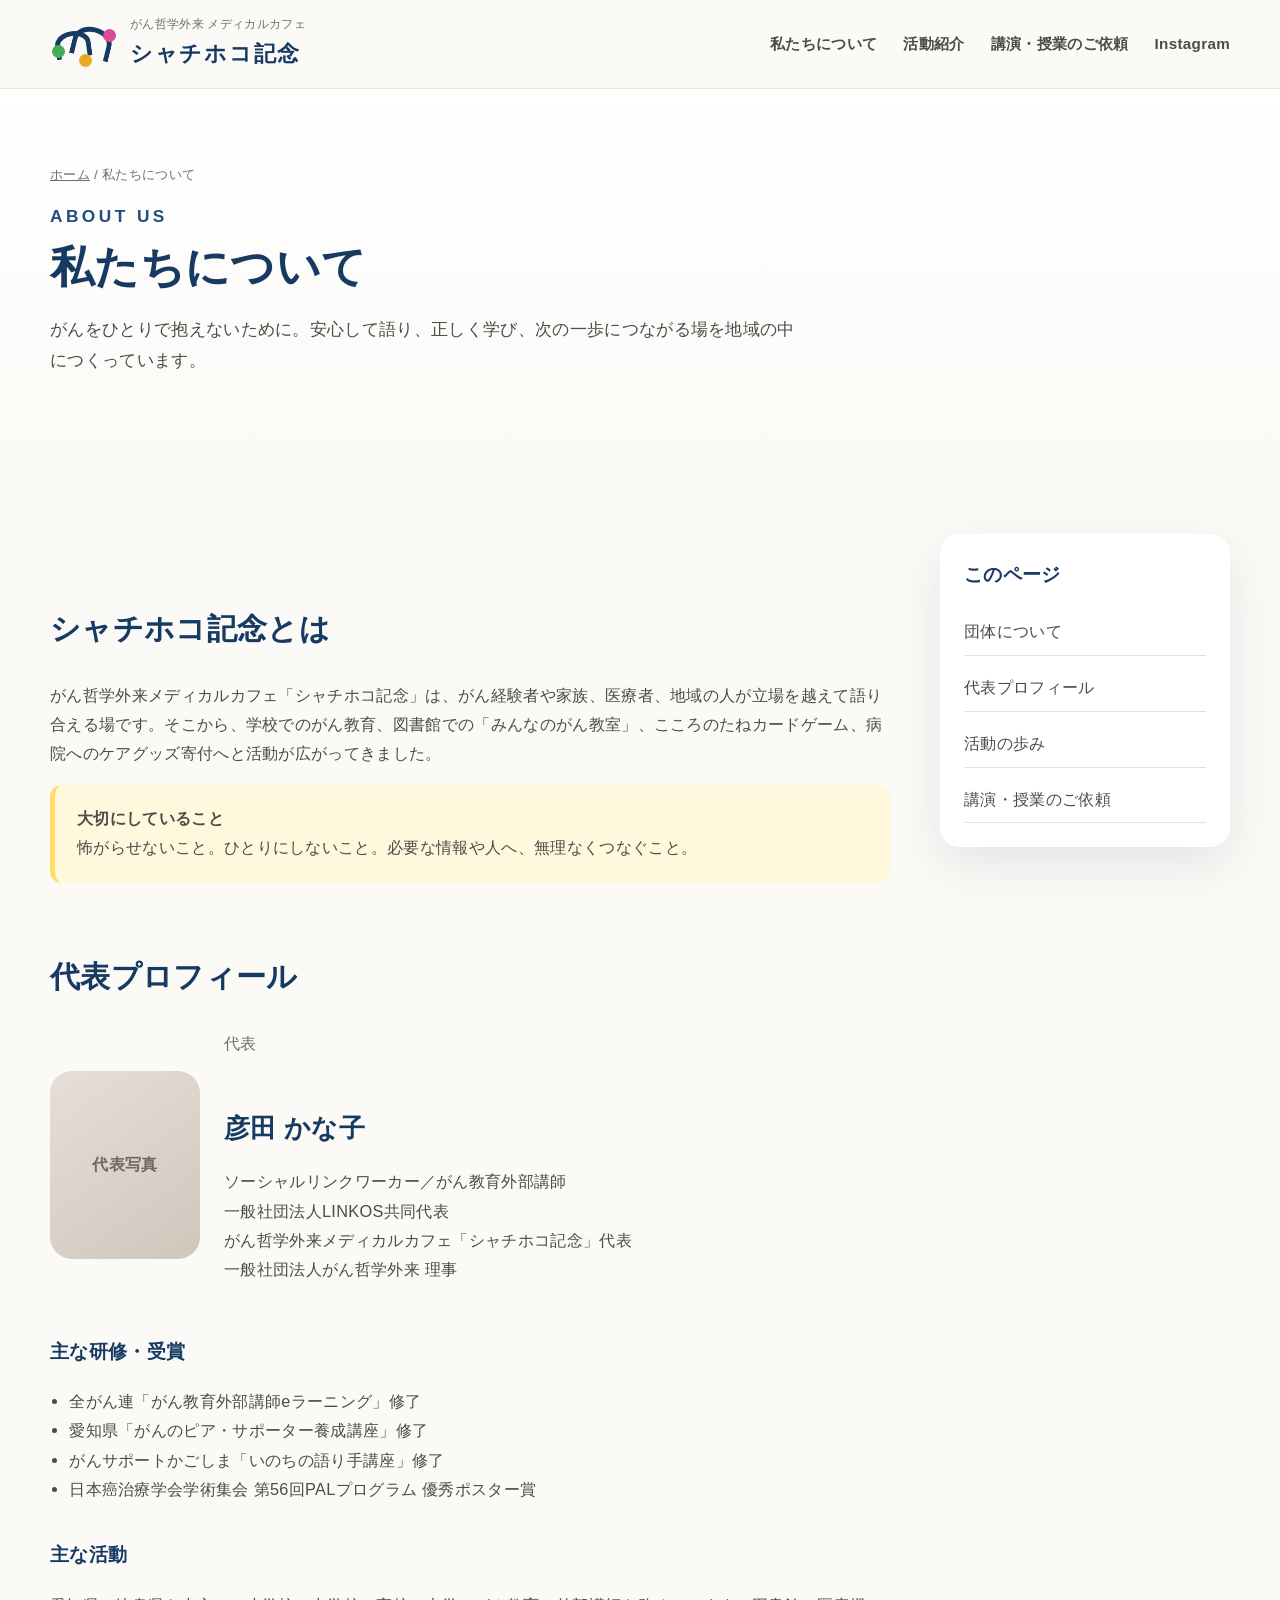
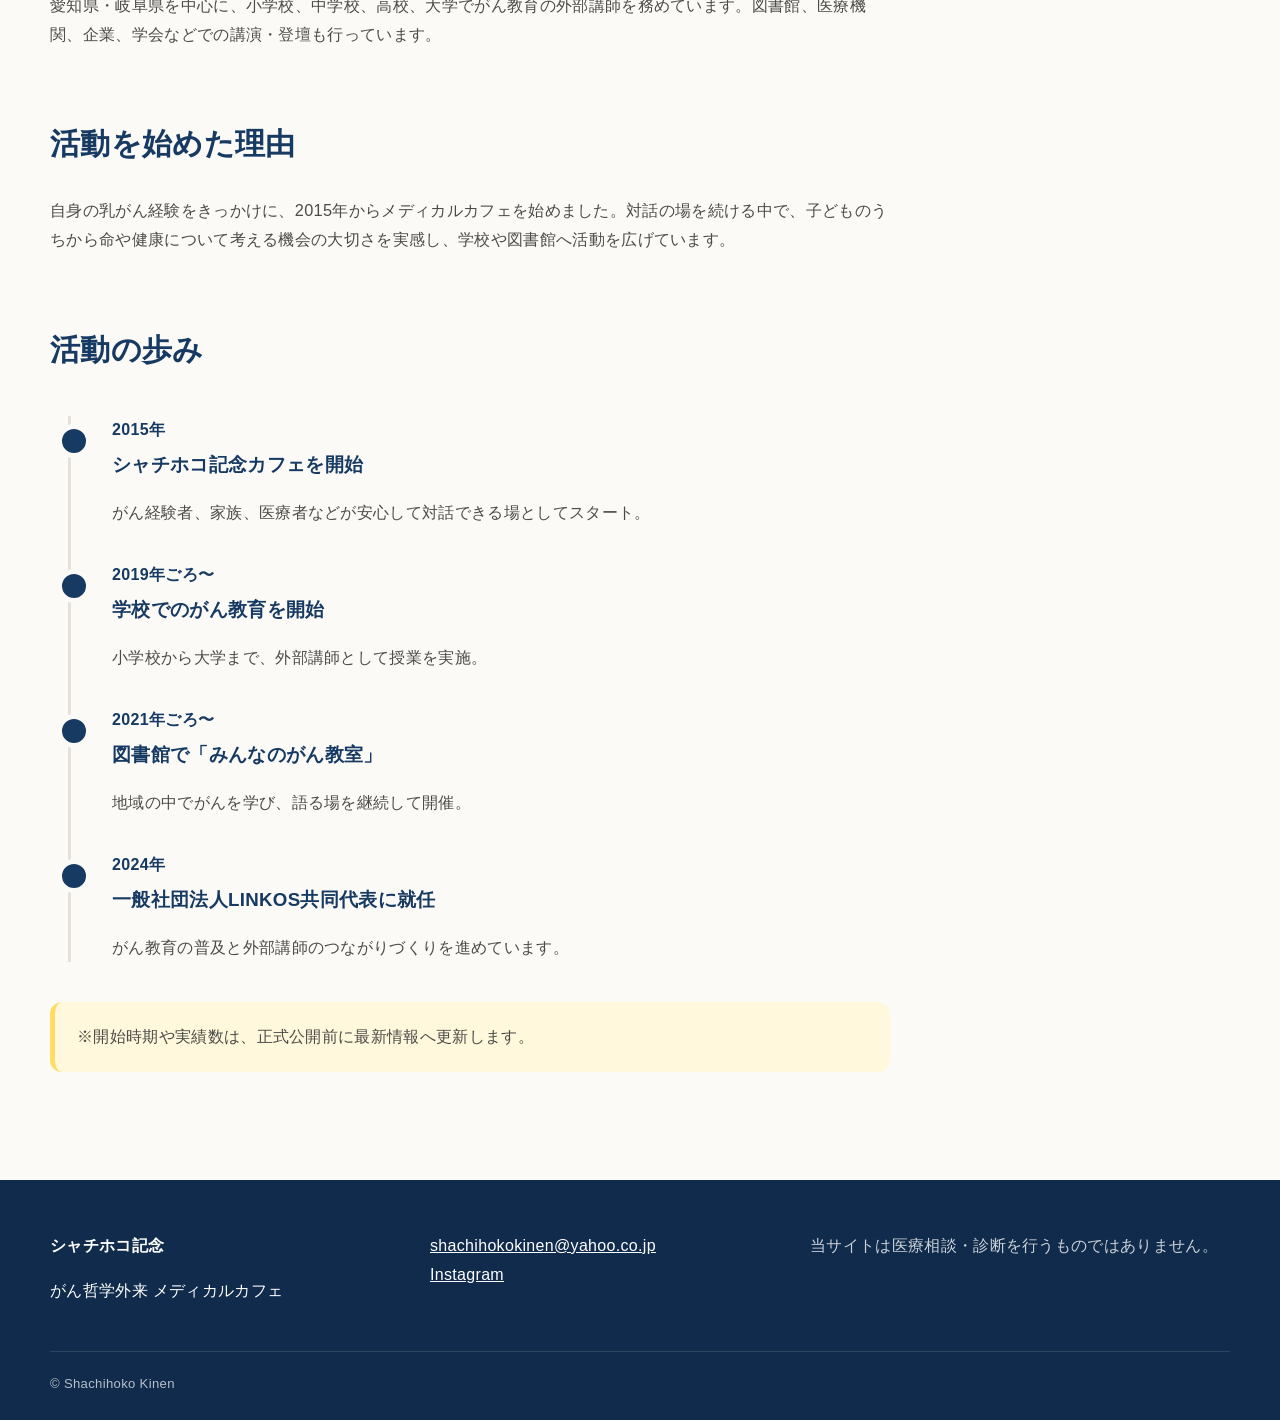
==== about.html @ 1b98cdad "Add about and history page" ====
<!doctype html><html lang="ja"><head><meta charset="utf-8"><meta name="viewport" content="width=device-width,initial-scale=1"><meta name="description" content="シャチホコ記念の理念、代表者、活動の歩みをご紹介します。"><title>私たちについて｜シャチホコ記念</title><link rel="stylesheet" href="styles.css"></head><body><a class="skip-link" href="#main">本文へ移動</a><header class="site-header"><div class="container header-inner"><a class="brand" href="index.html"><span class="brand-mark" aria-hidden="true"><i></i><i></i><i></i></span><span><small>がん哲学外来 メディカルカフェ</small><strong>シャチホコ記念</strong></span></a><button class="nav-toggle" aria-expanded="false" aria-controls="global-nav">メニュー</button><nav id="global-nav" class="global-nav"><a href="about.html">私たちについて</a><a href="activities.html">活動紹介</a><a href="request.html">講演・授業のご依頼</a><a href="https://www.instagram.com/hikoda_kanako/" target="_blank" rel="noopener noreferrer">Instagram</a></nav></div></header><main id="main"><section class="page-hero"><div class="container"><div class="breadcrumbs"><a href="index.html">ホーム</a> / 私たちについて</div><p class="eyebrow">ABOUT US</p><h1>私たちについて</h1><p>がんをひとりで抱えないために。安心して語り、正しく学び、次の一歩につながる場を地域の中につくっています。</p></div></section><section class="section"><div class="container page-grid"><article class="prose"><h2>シャチホコ記念とは</h2><p>がん哲学外来メディカルカフェ「シャチホコ記念」は、がん経験者や家族、医療者、地域の人が立場を越えて語り合える場です。そこから、学校でのがん教育、図書館での「みんなのがん教室」、こころのたねカードゲーム、病院へのケアグッズ寄付へと活動が広がってきました。</p><div class="notice"><strong>大切にしていること</strong><br>怖がらせないこと。ひとりにしないこと。必要な情報や人へ、無理なくつなぐこと。</div><h2>代表プロフィール</h2><div class="profile-mini"><div class="photo-placeholder">代表写真</div><div><p class="role">代表</p><h3>彦田 かな子</h3><p>ソーシャルリンクワーカー／がん教育外部講師<br>一般社団法人LINKOS共同代表<br>がん哲学外来メディカルカフェ「シャチホコ記念」代表<br>一般社団法人がん哲学外来 理事</p></div></div><h3>主な研修・受賞</h3><ul><li>全がん連「がん教育外部講師eラーニング」修了</li><li>愛知県「がんのピア・サポーター養成講座」修了</li><li>がんサポートかごしま「いのちの語り手講座」修了</li><li>日本癌治療学会学術集会 第56回PALプログラム 優秀ポスター賞</li></ul><h3>主な活動</h3><p>愛知県・岐阜県を中心に、小学校、中学校、高校、大学でがん教育の外部講師を務めています。図書館、医療機関、企業、学会などでの講演・登壇も行っています。</p><h2>活動を始めた理由</h2><p>自身の乳がん経験をきっかけに、2015年からメディカルカフェを始めました。対話の場を続ける中で、子どものうちから命や健康について考える機会の大切さを実感し、学校や図書館へ活動を広げています。</p><h2>活動の歩み</h2><div class="timeline"><div class="timeline-item"><time>2015年</time><h3>シャチホコ記念カフェを開始</h3><p>がん経験者、家族、医療者などが安心して対話できる場としてスタート。</p></div><div class="timeline-item"><time>2019年ごろ〜</time><h3>学校でのがん教育を開始</h3><p>小学校から大学まで、外部講師として授業を実施。</p></div><div class="timeline-item"><time>2021年ごろ〜</time><h3>図書館で「みんなのがん教室」</h3><p>地域の中でがんを学び、語る場を継続して開催。</p></div><div class="timeline-item"><time>2024年</time><h3>一般社団法人LINKOS共同代表に就任</h3><p>がん教育の普及と外部講師のつながりづくりを進めています。</p></div></div><p class="notice">※開始時期や実績数は、正式公開前に最新情報へ更新します。</p></article><aside><div class="sidebar-card"><h3>このページ</h3><nav><a href="#">団体について</a><a href="#">代表プロフィール</a><a href="#">活動の歩み</a><a href="request.html">講演・授業のご依頼</a></nav></div></aside></div></section></main><footer class="site-footer"><div class="container footer-grid"><div><strong>シャチホコ記念</strong><p>がん哲学外来 メディカルカフェ</p></div><div><a href="mailto:shachihokokinen@yahoo.co.jp">shachihokokinen@yahoo.co.jp</a><br><a href="https://www.instagram.com/hikoda_kanako/" target="_blank" rel="noopener noreferrer">Instagram</a></div><p class="footer-note">当サイトは医療相談・診断を行うものではありません。</p></div><div class="container copyright">© Shachihoko Kinen</div></footer><script src="script.js"></script></body></html>
---- styles.css ----
:root {
  --navy:#173a63;
  --navy-2:#214d7f;
  --ink:#4d4b47;
  --muted:#726f69;
  --paper:#fbfaf7;
  --white:#fff;
  --line:#e6e0d8;
  --coral:#ffaaa0;
  --lime:#dce51a;
  --sky:#cfeeff;
  --yellow:#ffdc64;
  --gray:#d8d8d8;
  --beige:#ead9cb;
  --radius:28px;
  --shadow:0 18px 50px rgba(33,52,73,.10);
  --container:min(1180px, calc(100% - 40px));
}
*{box-sizing:border-box}
html{scroll-behavior:smooth}
body{margin:0;background:var(--paper);color:var(--ink);font-family:"Hiragino Sans","Yu Gothic",Meiryo,sans-serif;line-height:1.8;letter-spacing:.02em}
a{color:inherit;text-decoration:none}
img{max-width:100%;height:auto}
button,input,textarea,select{font:inherit}
.container{width:var(--container);margin-inline:auto}
.skip-link{position:absolute;left:-9999px;top:auto}.skip-link:focus{left:16px;top:16px;z-index:999;background:#fff;padding:10px 14px;border-radius:8px}
.site-header{position:sticky;top:0;z-index:30;background:rgba(251,250,247,.94);backdrop-filter:blur(12px);border-bottom:1px solid rgba(230,224,216,.8)}
.header-inner{min-height:88px;display:flex;align-items:center;justify-content:space-between;gap:24px}
.brand{display:flex;align-items:center;gap:14px}.brand small{display:block;font-size:.72rem;color:var(--muted)}.brand strong{display:block;color:var(--navy);font-size:1.35rem;letter-spacing:.08em}
.brand-mark{position:relative;width:66px;height:46px;display:inline-block}.brand-mark:before,.brand-mark:after{content:"";position:absolute;border:5px solid var(--navy);border-bottom:0;border-radius:50% 50% 0 0}.brand-mark:before{width:26px;height:22px;left:5px;top:10px;transform:rotate(-8deg)}.brand-mark:after{width:30px;height:26px;right:4px;top:6px;transform:rotate(14deg)}.brand-mark i{position:absolute;width:13px;height:13px;border-radius:50%;z-index:2}.brand-mark i:nth-child(1){background:#45ad56;left:2px;top:24px}.brand-mark i:nth-child(2){background:#e7a928;left:29px;bottom:0}.brand-mark i:nth-child(3){background:#da4a98;right:0;top:8px}
.global-nav{display:flex;align-items:center;gap:26px;font-size:.95rem;font-weight:700}.global-nav a{position:relative}.global-nav a:after{content:"";position:absolute;left:0;right:100%;bottom:-7px;height:2px;background:var(--navy);transition:.25s}.global-nav a:hover:after,.global-nav a:focus-visible:after{right:0}
.nav-toggle{display:none;border:1px solid var(--line);background:#fff;border-radius:999px;padding:8px 14px;color:var(--navy);font-weight:700}
.hero{padding:82px 0 72px;overflow:hidden}.hero-grid{display:grid;grid-template-columns:1.25fr .75fr;align-items:center;gap:50px}.hero-copy h1{margin:.25em 0;font-size:clamp(2rem,4.1vw,4.2rem);line-height:1.35;color:var(--navy);letter-spacing:.04em}.hero-lead{font-size:clamp(1.05rem,1.4vw,1.28rem);max-width:760px}.eyebrow{margin:0 0 6px;color:var(--navy-2);font-size:.78rem;font-weight:800;letter-spacing:.2em}.light{color:#fff;opacity:.75}
.button-row{display:flex;gap:14px;flex-wrap:wrap;margin-top:30px}.button{display:inline-flex;align-items:center;justify-content:center;min-height:52px;padding:0 24px;border-radius:999px;font-weight:800;transition:transform .2s,box-shadow .2s}.button:hover{transform:translateY(-2px)}.primary{background:var(--navy);color:#fff;box-shadow:0 10px 24px rgba(23,58,99,.22)}.secondary{background:#fff;color:var(--navy);border:2px solid var(--navy)}.light-button{background:#fff;color:var(--navy)}
.hero-visual{position:relative;min-height:390px}.sun{position:absolute;width:250px;height:250px;border-radius:50%;background:#fff0a8;right:40px;top:45px}.character{position:absolute;right:58px;top:80px;width:210px;height:250px;background:#f6e86c;border:4px solid var(--navy);clip-path:polygon(50% 0,92% 38%,80% 100%,20% 100%,8% 38%);display:grid;place-items:center;color:var(--navy);font-weight:800;text-align:center;line-height:1.5}.floating-dot{position:absolute;border-radius:50%}.dot-one{width:28px;height:28px;background:#45ad56;left:24px;top:70px}.dot-two{width:22px;height:22px;background:#da4a98;right:5px;top:24px}.dot-three{width:26px;height:26px;background:#e7a928;left:70px;bottom:10px}
.section{padding:92px 0}.section-heading{margin-bottom:38px}.section-heading h2,.intro-section h2,.cta-section h2,.page-hero h1{margin:.1em 0;color:var(--navy);font-size:clamp(2rem,3.4vw,3.2rem);line-height:1.35}.centered{text-align:center}.row-heading{display:flex;justify-content:space-between;align-items:end;gap:20px}
.activities-overview{background:#fff}.bubble-grid{display:grid;grid-template-columns:repeat(3,1fr);gap:26px}.bubble{min-height:180px;display:grid;place-items:center;padding:24px;text-align:center;font-size:clamp(1.25rem,2vw,1.85rem);font-weight:900;color:var(--navy);box-shadow:var(--shadow);transition:transform .25s,box-shadow .25s}.bubble:hover{transform:translateY(-6px) rotate(-1deg);box-shadow:0 24px 60px rgba(33,52,73,.16)}.bubble:nth-child(even):hover{transform:translateY(-6px) rotate(1deg)}.bubble-coral{background:var(--coral);border-radius:44% 56% 47% 53%/49% 44% 56% 51%}.bubble-lime{background:var(--lime);border-radius:56% 44% 56% 44%/45% 57% 43% 55%}.bubble-sky{background:var(--sky);border-radius:49% 51% 44% 56%/57% 43% 57% 43%}.bubble-yellow{background:var(--yellow);border-radius:54% 46% 58% 42%/44% 56% 44% 56%}.bubble-gray{background:var(--gray);border-radius:45% 55% 48% 52%/52% 42% 58% 48%}.bubble-beige{background:var(--beige);border-radius:57% 43% 45% 55%/52% 58% 42% 48%}
.intro-section{background:linear-gradient(180deg,var(--paper),#f3f0ea)}.split-card{display:grid;grid-template-columns:1.15fr .85fr;gap:48px;background:#fff;border-radius:var(--radius);padding:54px;box-shadow:var(--shadow)}.profile-mini{display:grid;grid-template-columns:150px 1fr;gap:24px;align-items:center}.photo-placeholder{aspect-ratio:4/5;border-radius:22px;background:linear-gradient(145deg,#e7dfd7,#cfc6bc);display:grid;place-items:center;color:#70675f;font-weight:700}.role{margin:0;color:var(--muted);font-size:.85rem}.profile-mini h3{margin:.1em 0;color:var(--navy);font-size:1.6rem}.text-link{color:var(--navy);font-weight:800;border-bottom:1px solid currentColor}.text-link:hover{opacity:.72}
.card-grid{display:grid;gap:24px}.three{grid-template-columns:repeat(3,1fr)}.value-card,.content-card{background:#fff;border-radius:24px;padding:30px;box-shadow:var(--shadow)}.value-card .icon{display:inline-grid;place-items:center;width:48px;height:48px;border-radius:50%;background:#eef4fa;color:var(--navy);font-weight:900}.value-card h3,.content-card h3{color:var(--navy);font-size:1.35rem}
.instagram-section{background:#fff}.instagram-grid{display:grid;grid-template-columns:repeat(3,1fr);gap:22px}.insta-placeholder{aspect-ratio:1;border-radius:22px;background:linear-gradient(135deg,#f4e8f1,#daeefa);display:grid;place-items:center;color:var(--navy);font-weight:800;border:1px dashed #a8a1a8}
.cta-section{padding:64px 0;background:var(--navy);color:#fff}.cta-section h2{color:#fff}.cta-inner{display:flex;justify-content:space-between;align-items:center;gap:30px}
.site-footer{padding:52px 0 24px;background:#102b4b;color:#fff}.footer-grid{display:grid;grid-template-columns:1fr 1fr 1.2fr;gap:30px;align-items:start}.site-footer a{text-decoration:underline}.footer-note{margin:0;opacity:.78}.copyright{margin-top:30px;padding-top:20px;border-top:1px solid rgba(255,255,255,.18);font-size:.82rem;opacity:.7}
.page-hero{padding:74px 0 48px;background:linear-gradient(180deg,#fff,var(--paper))}.page-hero p{max-width:760px;font-size:1.08rem}.breadcrumbs{font-size:.84rem;color:var(--muted);margin-bottom:14px}.breadcrumbs a{text-decoration:underline}.page-grid{display:grid;grid-template-columns:minmax(0,1fr) 290px;gap:50px}.prose h2{margin-top:2.2em;color:var(--navy);font-size:1.9rem}.prose h3{margin-top:1.8em;color:var(--navy)}.prose p,.prose li{font-size:1.02rem}.prose ul{padding-left:1.2em}.notice{background:#fff8dc;border-left:5px solid var(--yellow);padding:20px 22px;border-radius:12px}.sidebar-card{position:sticky;top:120px;background:#fff;border-radius:20px;padding:24px;box-shadow:var(--shadow)}.sidebar-card h3{margin-top:0;color:var(--navy)}.sidebar-card nav{display:grid;gap:10px}.sidebar-card a{padding:8px 0;border-bottom:1px solid var(--line)}
.timeline{position:relative;margin:40px 0}.timeline:before{content:"";position:absolute;left:18px;top:0;bottom:0;width:3px;background:var(--line)}.timeline-item{position:relative;padding-left:62px;margin-bottom:34px}.timeline-item:before{content:"";position:absolute;left:7px;top:8px;width:24px;height:24px;border-radius:50%;background:var(--navy);border:5px solid var(--paper)}.timeline-item time{display:block;color:var(--navy);font-weight:900}.timeline-item h3{margin:.15em 0}
.stats-grid{display:grid;grid-template-columns:repeat(3,1fr);gap:20px;margin:30px 0}.stat{background:#fff;border-radius:20px;padding:24px;text-align:center;box-shadow:var(--shadow)}.stat strong{display:block;color:var(--navy);font-size:2rem}.stat span{font-size:.9rem}
.list-links{display:grid;grid-template-columns:repeat(2,1fr);gap:18px}.list-link{display:block;background:#fff;border-radius:18px;padding:22px;border:1px solid var(--line);font-weight:800;color:var(--navy)}.list-link:hover{box-shadow:var(--shadow)}
.contact-box{background:#fff;border-radius:24px;padding:32px;box-shadow:var(--shadow)}.email-link{font-size:1.15rem;color:var(--navy);font-weight:900;word-break:break-all}
@media (max-width:900px){
  .nav-toggle{display:block}.global-nav{position:absolute;left:20px;right:20px;top:78px;display:none;flex-direction:column;align-items:stretch;gap:0;padding:16px;background:#fff;border-radius:18px;box-shadow:var(--shadow)}.global-nav.is-open{display:flex}.global-nav a{padding:13px 6px;border-bottom:1px solid var(--line)}
  .hero-grid,.split-card,.page-grid{grid-template-columns:1fr}.hero-visual{min-height:310px}.bubble-grid{grid-template-columns:repeat(2,1fr)}.three,.instagram-grid,.stats-grid{grid-template-columns:1fr}.profile-mini{grid-template-columns:120px 1fr}.cta-inner{align-items:flex-start;flex-direction:column}.footer-grid{grid-template-columns:1fr 1fr}.sidebar-card{position:static}.list-links{grid-template-columns:1fr}
}
@media (max-width:620px){
  :root{--container:min(100% - 28px,1180px)}.header-inner{min-height:76px}.brand small{display:none}.brand strong{font-size:1.1rem}.brand-mark{transform:scale(.88);transform-origin:left center}
  .hero{padding:54px 0}.hero-copy h1{font-size:2.15rem}.hero-visual{min-height:270px}.sun{width:190px;height:190px;right:18px}.character{width:160px;height:205px;right:32px;top:58px;font-size:.9rem}
  .section{padding:64px 0}.bubble-grid{grid-template-columns:1fr;gap:18px}.bubble{min-height:145px}.split-card{padding:28px}.profile-mini{grid-template-columns:1fr}.photo-placeholder{max-width:180px}.row-heading{align-items:flex-start;flex-direction:column}.instagram-grid{grid-template-columns:1fr}.footer-grid{grid-template-columns:1fr}.button-row .button{width:100%}
}
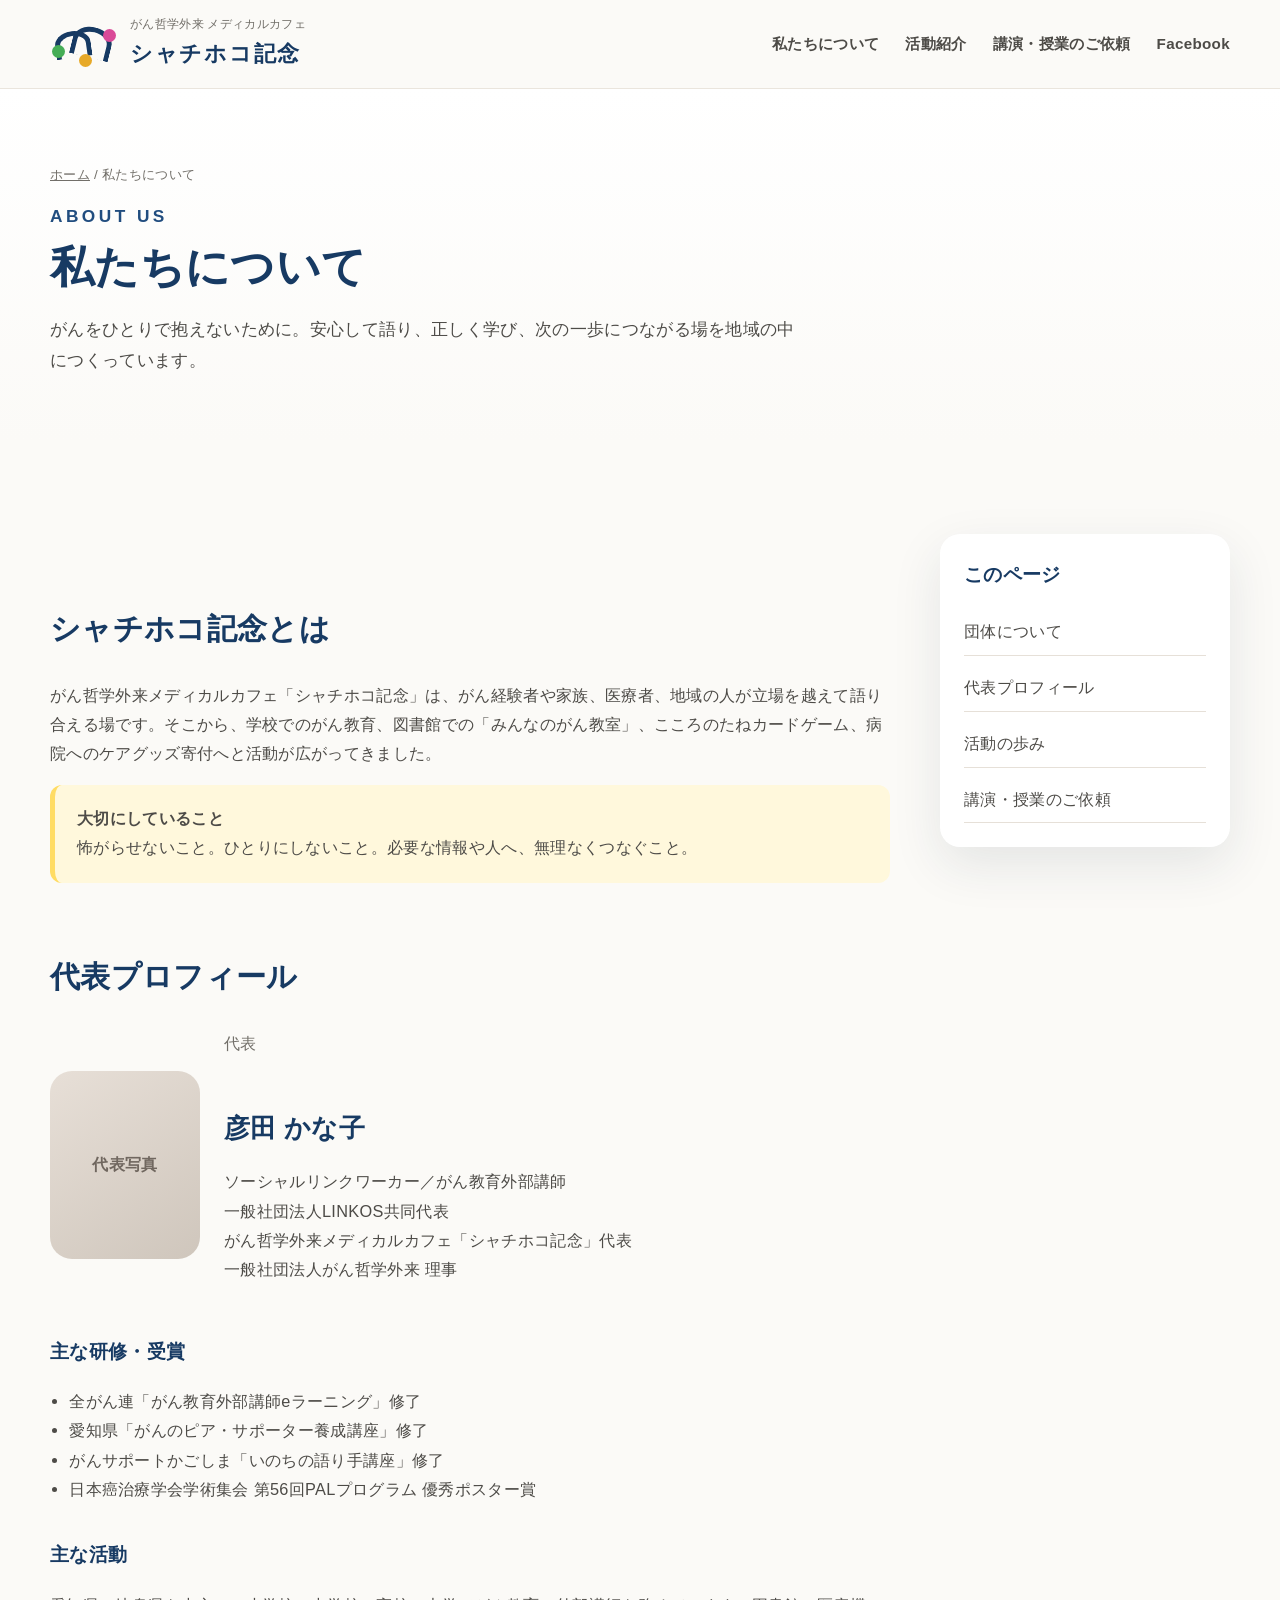
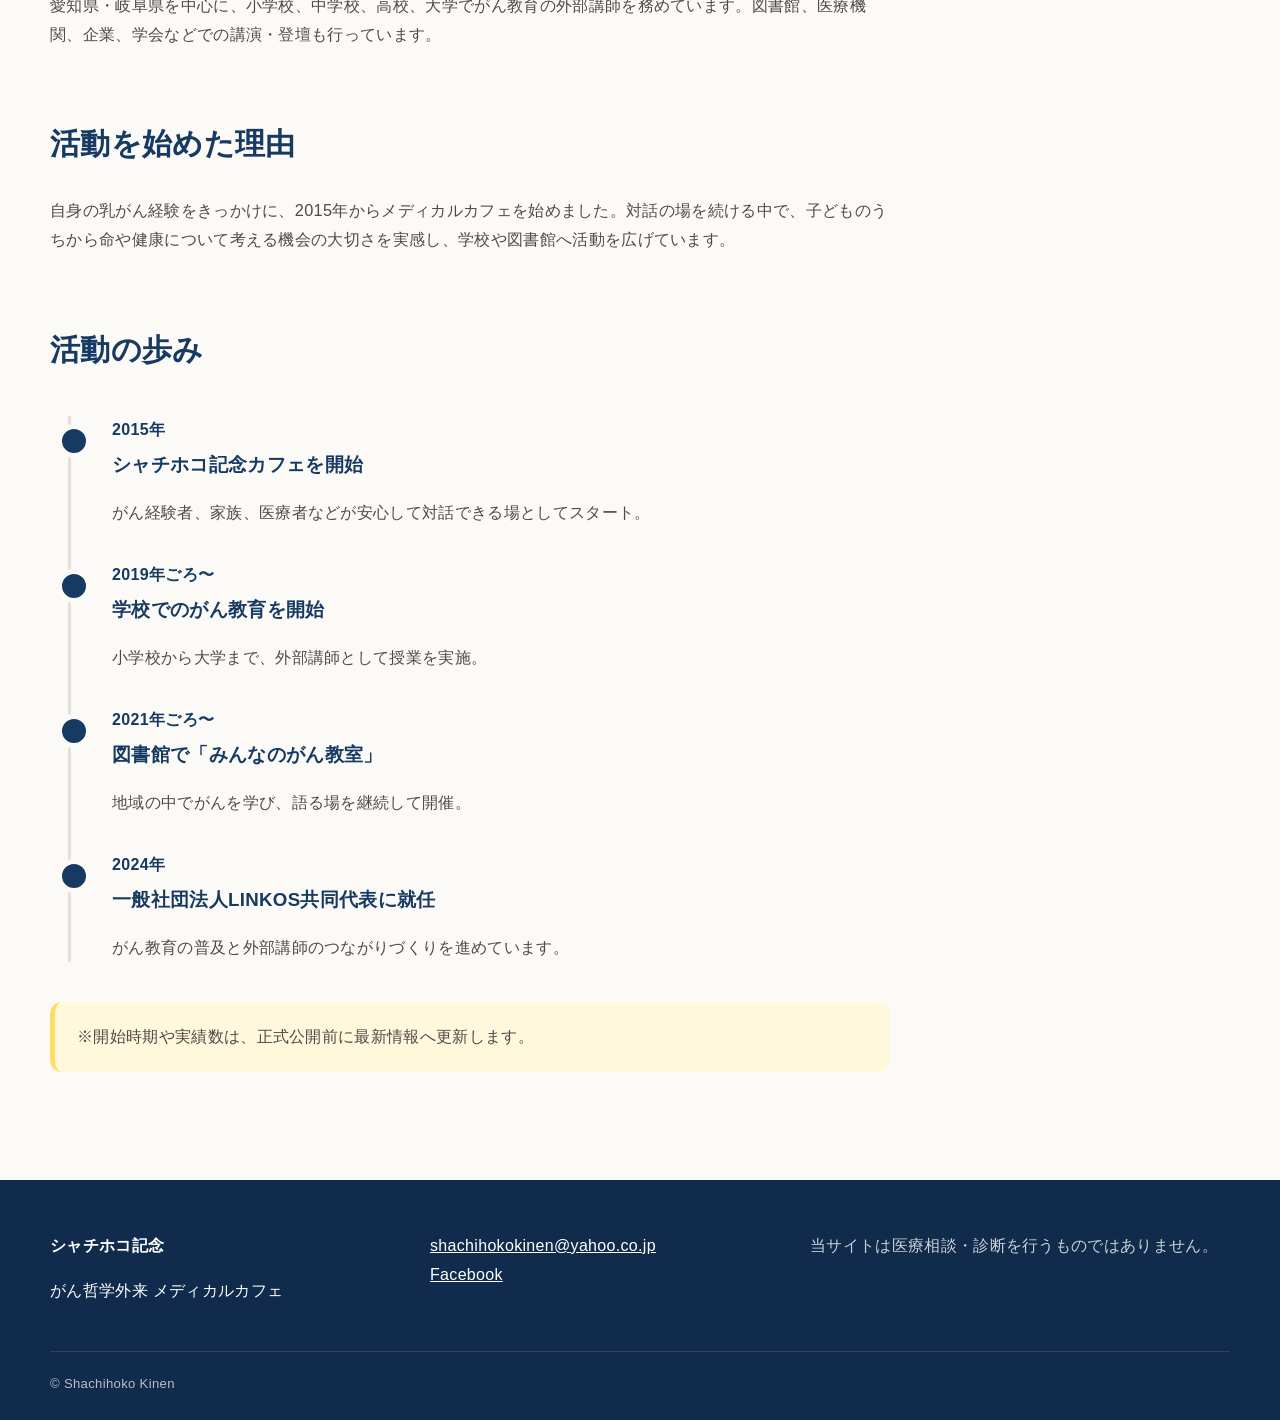
==== commit 2d822282: "Replace Instagram links with Facebook" ====
--- a/about.html
+++ b/about.html
@@ -1 +1 @@
-<!doctype html><html lang="ja"><head><meta charset="utf-8"><meta name="viewport" content="width=device-width,initial-scale=1"><meta name="description" content="シャチホコ記念の理念、代表者、活動の歩みをご紹介します。"><title>私たちについて｜シャチホコ記念</title><link rel="stylesheet" href="styles.css"></head><body><a class="skip-link" href="#main">本文へ移動</a><header class="site-header"><div class="container header-inner"><a class="brand" href="index.html"><span class="brand-mark" aria-hidden="true"><i></i><i></i><i></i></span><span><small>がん哲学外来 メディカルカフェ</small><strong>シャチホコ記念</strong></span></a><button class="nav-toggle" aria-expanded="false" aria-controls="global-nav">メニュー</button><nav id="global-nav" class="global-nav"><a href="about.html">私たちについて</a><a href="activities.html">活動紹介</a><a href="request.html">講演・授業のご依頼</a><a href="https://www.instagram.com/hikoda_kanako/" target="_blank" rel="noopener noreferrer">Instagram</a></nav></div></header><main id="main"><section class="page-hero"><div class="container"><div class="breadcrumbs"><a href="index.html">ホーム</a> / 私たちについて</div><p class="eyebrow">ABOUT US</p><h1>私たちについて</h1><p>がんをひとりで抱えないために。安心して語り、正しく学び、次の一歩につながる場を地域の中につくっています。</p></div></section><section class="section"><div class="container page-grid"><article class="prose"><h2>シャチホコ記念とは</h2><p>がん哲学外来メディカルカフェ「シャチホコ記念」は、がん経験者や家族、医療者、地域の人が立場を越えて語り合える場です。そこから、学校でのがん教育、図書館での「みんなのがん教室」、こころのたねカードゲーム、病院へのケアグッズ寄付へと活動が広がってきました。</p><div class="notice"><strong>大切にしていること</strong><br>怖がらせないこと。ひとりにしないこと。必要な情報や人へ、無理なくつなぐこと。</div><h2>代表プロフィール</h2><div class="profile-mini"><div class="photo-placeholder">代表写真</div><div><p class="role">代表</p><h3>彦田 かな子</h3><p>ソーシャルリンクワーカー／がん教育外部講師<br>一般社団法人LINKOS共同代表<br>がん哲学外来メディカルカフェ「シャチホコ記念」代表<br>一般社団法人がん哲学外来 理事</p></div></div><h3>主な研修・受賞</h3><ul><li>全がん連「がん教育外部講師eラーニング」修了</li><li>愛知県「がんのピア・サポーター養成講座」修了</li><li>がんサポートかごしま「いのちの語り手講座」修了</li><li>日本癌治療学会学術集会 第56回PALプログラム 優秀ポスター賞</li></ul><h3>主な活動</h3><p>愛知県・岐阜県を中心に、小学校、中学校、高校、大学でがん教育の外部講師を務めています。図書館、医療機関、企業、学会などでの講演・登壇も行っています。</p><h2>活動を始めた理由</h2><p>自身の乳がん経験をきっかけに、2015年からメディカルカフェを始めました。対話の場を続ける中で、子どものうちから命や健康について考える機会の大切さを実感し、学校や図書館へ活動を広げています。</p><h2>活動の歩み</h2><div class="timeline"><div class="timeline-item"><time>2015年</time><h3>シャチホコ記念カフェを開始</h3><p>がん経験者、家族、医療者などが安心して対話できる場としてスタート。</p></div><div class="timeline-item"><time>2019年ごろ〜</time><h3>学校でのがん教育を開始</h3><p>小学校から大学まで、外部講師として授業を実施。</p></div><div class="timeline-item"><time>2021年ごろ〜</time><h3>図書館で「みんなのがん教室」</h3><p>地域の中でがんを学び、語る場を継続して開催。</p></div><div class="timeline-item"><time>2024年</time><h3>一般社団法人LINKOS共同代表に就任</h3><p>がん教育の普及と外部講師のつながりづくりを進めています。</p></div></div><p class="notice">※開始時期や実績数は、正式公開前に最新情報へ更新します。</p></article><aside><div class="sidebar-card"><h3>このページ</h3><nav><a href="#">団体について</a><a href="#">代表プロフィール</a><a href="#">活動の歩み</a><a href="request.html">講演・授業のご依頼</a></nav></div></aside></div></section></main><footer class="site-footer"><div class="container footer-grid"><div><strong>シャチホコ記念</strong><p>がん哲学外来 メディカルカフェ</p></div><div><a href="mailto:shachihokokinen@yahoo.co.jp">shachihokokinen@yahoo.co.jp</a><br><a href="https://www.instagram.com/hikoda_kanako/" target="_blank" rel="noopener noreferrer">Instagram</a></div><p class="footer-note">当サイトは医療相談・診断を行うものではありません。</p></div><div class="container copyright">© Shachihoko Kinen</div></footer><script src="script.js"></script></body></html>+<!doctype html><html lang="ja"><head><meta charset="utf-8"><meta name="viewport" content="width=device-width,initial-scale=1"><meta name="description" content="シャチホコ記念の理念、代表者、活動の歩みをご紹介します。"><title>私たちについて｜シャチホコ記念</title><link rel="stylesheet" href="styles.css"></head><body><a class="skip-link" href="#main">本文へ移動</a><header class="site-header"><div class="container header-inner"><a class="brand" href="index.html"><span class="brand-mark" aria-hidden="true"><i></i><i></i><i></i></span><span><small>がん哲学外来 メディカルカフェ</small><strong>シャチホコ記念</strong></span></a><button class="nav-toggle" aria-expanded="false" aria-controls="global-nav">メニュー</button><nav id="global-nav" class="global-nav"><a href="about.html">私たちについて</a><a href="activities.html">活動紹介</a><a href="request.html">講演・授業のご依頼</a><a href="https://www.facebook.com/shachihokokinen" target="_blank" rel="noopener noreferrer">Facebook</a></nav></div></header><main id="main"><section class="page-hero"><div class="container"><div class="breadcrumbs"><a href="index.html">ホーム</a> / 私たちについて</div><p class="eyebrow">ABOUT US</p><h1>私たちについて</h1><p>がんをひとりで抱えないために。安心して語り、正しく学び、次の一歩につながる場を地域の中につくっています。</p></div></section><section class="section"><div class="container page-grid"><article class="prose"><h2>シャチホコ記念とは</h2><p>がん哲学外来メディカルカフェ「シャチホコ記念」は、がん経験者や家族、医療者、地域の人が立場を越えて語り合える場です。そこから、学校でのがん教育、図書館での「みんなのがん教室」、こころのたねカードゲーム、病院へのケアグッズ寄付へと活動が広がってきました。</p><div class="notice"><strong>大切にしていること</strong><br>怖がらせないこと。ひとりにしないこと。必要な情報や人へ、無理なくつなぐこと。</div><h2>代表プロフィール</h2><div class="profile-mini"><div class="photo-placeholder">代表写真</div><div><p class="role">代表</p><h3>彦田 かな子</h3><p>ソーシャルリンクワーカー／がん教育外部講師<br>一般社団法人LINKOS共同代表<br>がん哲学外来メディカルカフェ「シャチホコ記念」代表<br>一般社団法人がん哲学外来 理事</p></div></div><h3>主な研修・受賞</h3><ul><li>全がん連「がん教育外部講師eラーニング」修了</li><li>愛知県「がんのピア・サポーター養成講座」修了</li><li>がんサポートかごしま「いのちの語り手講座」修了</li><li>日本癌治療学会学術集会 第56回PALプログラム 優秀ポスター賞</li></ul><h3>主な活動</h3><p>愛知県・岐阜県を中心に、小学校、中学校、高校、大学でがん教育の外部講師を務めています。図書館、医療機関、企業、学会などでの講演・登壇も行っています。</p><h2>活動を始めた理由</h2><p>自身の乳がん経験をきっかけに、2015年からメディカルカフェを始めました。対話の場を続ける中で、子どものうちから命や健康について考える機会の大切さを実感し、学校や図書館へ活動を広げています。</p><h2>活動の歩み</h2><div class="timeline"><div class="timeline-item"><time>2015年</time><h3>シャチホコ記念カフェを開始</h3><p>がん経験者、家族、医療者などが安心して対話できる場としてスタート。</p></div><div class="timeline-item"><time>2019年ごろ〜</time><h3>学校でのがん教育を開始</h3><p>小学校から大学まで、外部講師として授業を実施。</p></div><div class="timeline-item"><time>2021年ごろ〜</time><h3>図書館で「みんなのがん教室」</h3><p>地域の中でがんを学び、語る場を継続して開催。</p></div><div class="timeline-item"><time>2024年</time><h3>一般社団法人LINKOS共同代表に就任</h3><p>がん教育の普及と外部講師のつながりづくりを進めています。</p></div></div><p class="notice">※開始時期や実績数は、正式公開前に最新情報へ更新します。</p></article><aside><div class="sidebar-card"><h3>このページ</h3><nav><a href="#">団体について</a><a href="#">代表プロフィール</a><a href="#">活動の歩み</a><a href="request.html">講演・授業のご依頼</a></nav></div></aside></div></section></main><footer class="site-footer"><div class="container footer-grid"><div><strong>シャチホコ記念</strong><p>がん哲学外来 メディカルカフェ</p></div><div><a href="mailto:shachihokokinen@yahoo.co.jp">shachihokokinen@yahoo.co.jp</a><br><a href="https://www.facebook.com/shachihokokinen" target="_blank" rel="noopener noreferrer">Facebook</a></div><p class="footer-note">当サイトは医療相談・診断を行うものではありません。</p></div><div class="container copyright">© Shachihoko Kinen</div></footer><script src="script.js"></script></body></html>
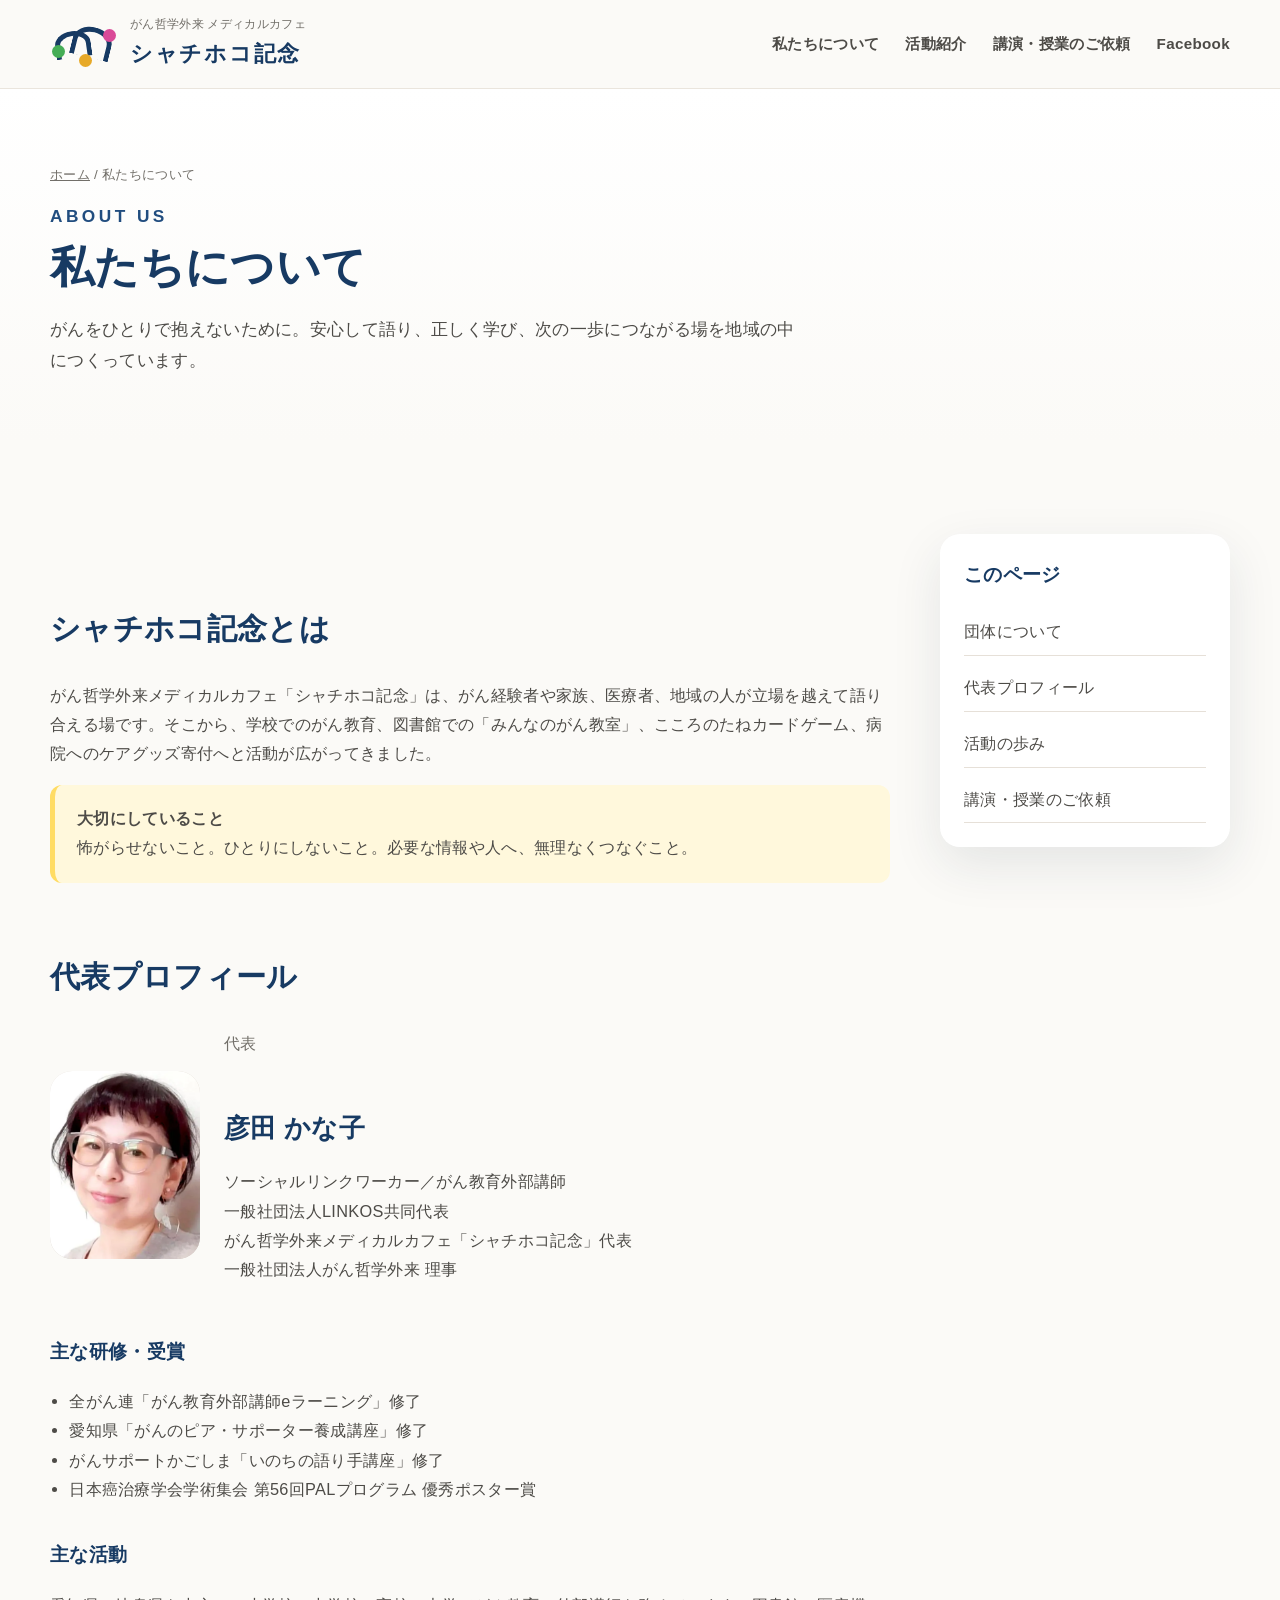
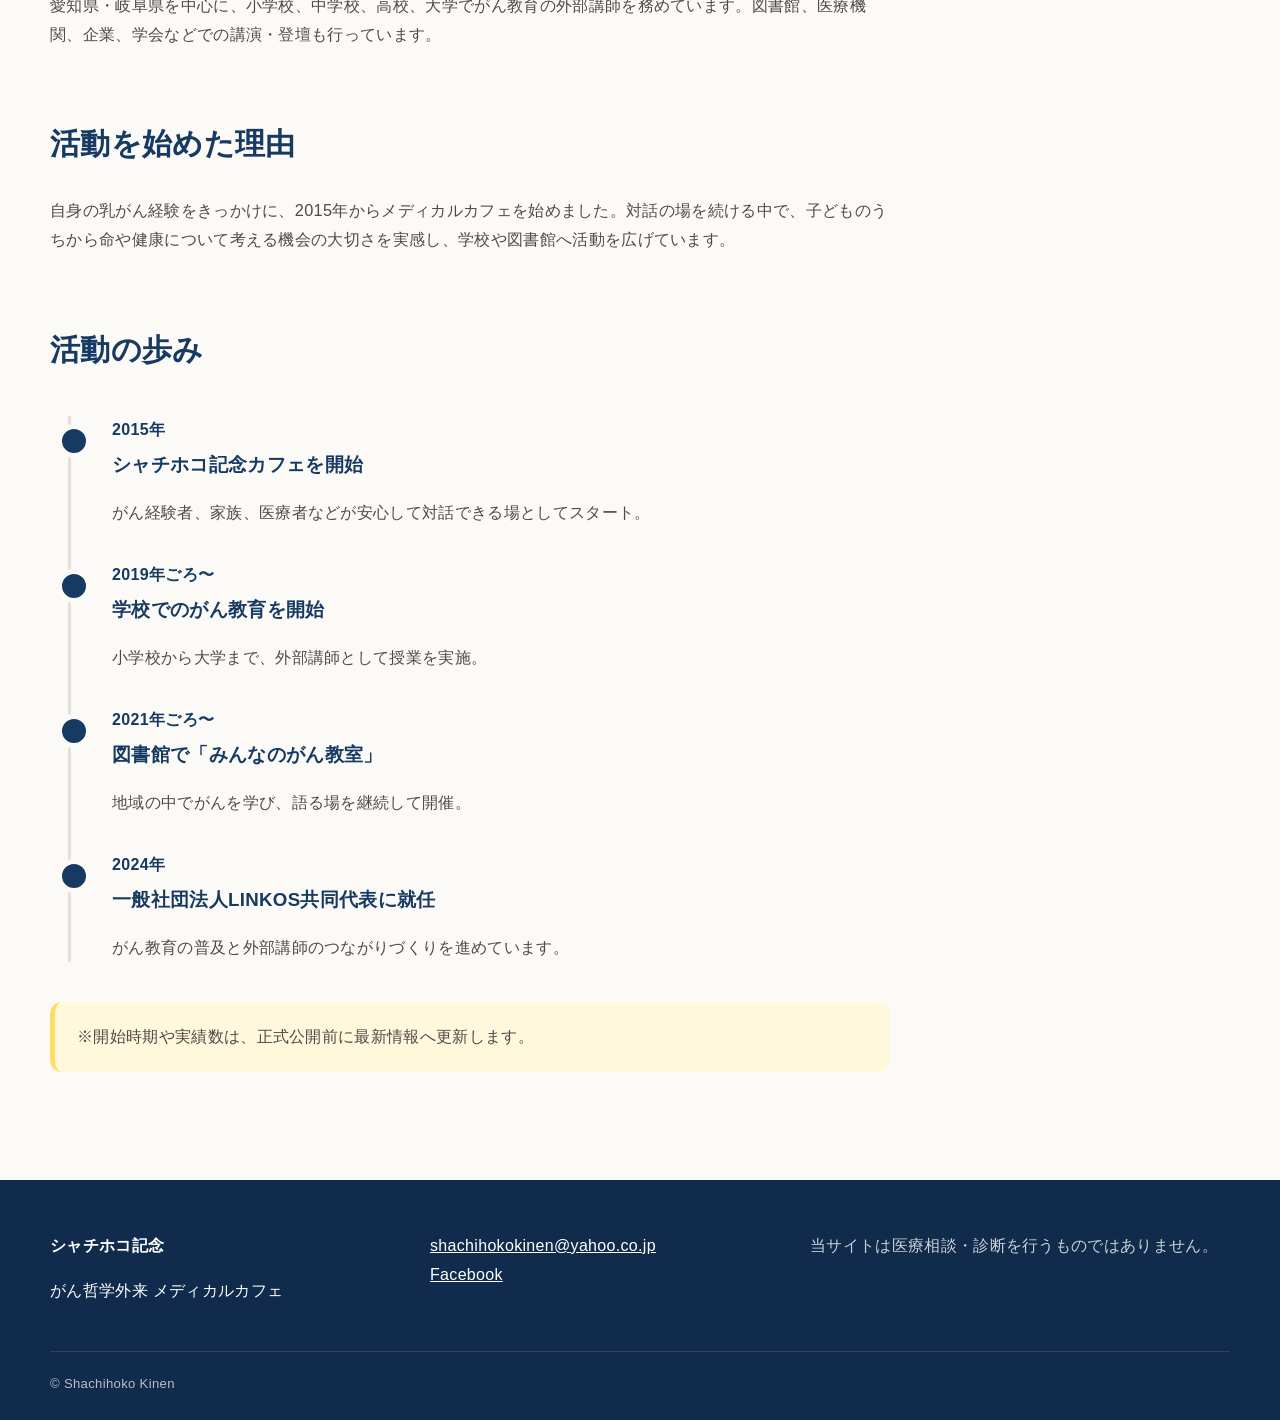
==== commit 2c33e735: "Use supplied profile photo on about page" ====
--- a/about.html
+++ b/about.html
@@ -1 +1 @@
-<!doctype html><html lang="ja"><head><meta charset="utf-8"><meta name="viewport" content="width=device-width,initial-scale=1"><meta name="description" content="シャチホコ記念の理念、代表者、活動の歩みをご紹介します。"><title>私たちについて｜シャチホコ記念</title><link rel="stylesheet" href="styles.css"></head><body><a class="skip-link" href="#main">本文へ移動</a><header class="site-header"><div class="container header-inner"><a class="brand" href="index.html"><span class="brand-mark" aria-hidden="true"><i></i><i></i><i></i></span><span><small>がん哲学外来 メディカルカフェ</small><strong>シャチホコ記念</strong></span></a><button class="nav-toggle" aria-expanded="false" aria-controls="global-nav">メニュー</button><nav id="global-nav" class="global-nav"><a href="about.html">私たちについて</a><a href="activities.html">活動紹介</a><a href="request.html">講演・授業のご依頼</a><a href="https://www.facebook.com/shachihokokinen" target="_blank" rel="noopener noreferrer">Facebook</a></nav></div></header><main id="main"><section class="page-hero"><div class="container"><div class="breadcrumbs"><a href="index.html">ホーム</a> / 私たちについて</div><p class="eyebrow">ABOUT US</p><h1>私たちについて</h1><p>がんをひとりで抱えないために。安心して語り、正しく学び、次の一歩につながる場を地域の中につくっています。</p></div></section><section class="section"><div class="container page-grid"><article class="prose"><h2>シャチホコ記念とは</h2><p>がん哲学外来メディカルカフェ「シャチホコ記念」は、がん経験者や家族、医療者、地域の人が立場を越えて語り合える場です。そこから、学校でのがん教育、図書館での「みんなのがん教室」、こころのたねカードゲーム、病院へのケアグッズ寄付へと活動が広がってきました。</p><div class="notice"><strong>大切にしていること</strong><br>怖がらせないこと。ひとりにしないこと。必要な情報や人へ、無理なくつなぐこと。</div><h2>代表プロフィール</h2><div class="profile-mini"><div class="photo-placeholder">代表写真</div><div><p class="role">代表</p><h3>彦田 かな子</h3><p>ソーシャルリンクワーカー／がん教育外部講師<br>一般社団法人LINKOS共同代表<br>がん哲学外来メディカルカフェ「シャチホコ記念」代表<br>一般社団法人がん哲学外来 理事</p></div></div><h3>主な研修・受賞</h3><ul><li>全がん連「がん教育外部講師eラーニング」修了</li><li>愛知県「がんのピア・サポーター養成講座」修了</li><li>がんサポートかごしま「いのちの語り手講座」修了</li><li>日本癌治療学会学術集会 第56回PALプログラム 優秀ポスター賞</li></ul><h3>主な活動</h3><p>愛知県・岐阜県を中心に、小学校、中学校、高校、大学でがん教育の外部講師を務めています。図書館、医療機関、企業、学会などでの講演・登壇も行っています。</p><h2>活動を始めた理由</h2><p>自身の乳がん経験をきっかけに、2015年からメディカルカフェを始めました。対話の場を続ける中で、子どものうちから命や健康について考える機会の大切さを実感し、学校や図書館へ活動を広げています。</p><h2>活動の歩み</h2><div class="timeline"><div class="timeline-item"><time>2015年</time><h3>シャチホコ記念カフェを開始</h3><p>がん経験者、家族、医療者などが安心して対話できる場としてスタート。</p></div><div class="timeline-item"><time>2019年ごろ〜</time><h3>学校でのがん教育を開始</h3><p>小学校から大学まで、外部講師として授業を実施。</p></div><div class="timeline-item"><time>2021年ごろ〜</time><h3>図書館で「みんなのがん教室」</h3><p>地域の中でがんを学び、語る場を継続して開催。</p></div><div class="timeline-item"><time>2024年</time><h3>一般社団法人LINKOS共同代表に就任</h3><p>がん教育の普及と外部講師のつながりづくりを進めています。</p></div></div><p class="notice">※開始時期や実績数は、正式公開前に最新情報へ更新します。</p></article><aside><div class="sidebar-card"><h3>このページ</h3><nav><a href="#">団体について</a><a href="#">代表プロフィール</a><a href="#">活動の歩み</a><a href="request.html">講演・授業のご依頼</a></nav></div></aside></div></section></main><footer class="site-footer"><div class="container footer-grid"><div><strong>シャチホコ記念</strong><p>がん哲学外来 メディカルカフェ</p></div><div><a href="mailto:shachihokokinen@yahoo.co.jp">shachihokokinen@yahoo.co.jp</a><br><a href="https://www.facebook.com/shachihokokinen" target="_blank" rel="noopener noreferrer">Facebook</a></div><p class="footer-note">当サイトは医療相談・診断を行うものではありません。</p></div><div class="container copyright">© Shachihoko Kinen</div></footer><script src="script.js"></script></body></html>+<!doctype html><html lang="ja"><head><meta charset="utf-8"><meta name="viewport" content="width=device-width,initial-scale=1"><meta name="description" content="シャチホコ記念の理念、代表者、活動の歩みをご紹介します。"><title>私たちについて｜シャチホコ記念</title><link rel="stylesheet" href="styles.css"></head><body><a class="skip-link" href="#main">本文へ移動</a><header class="site-header"><div class="container header-inner"><a class="brand" href="index.html"><span class="brand-mark" aria-hidden="true"><i></i><i></i><i></i></span><span><small>がん哲学外来 メディカルカフェ</small><strong>シャチホコ記念</strong></span></a><button class="nav-toggle" aria-expanded="false" aria-controls="global-nav">メニュー</button><nav id="global-nav" class="global-nav"><a href="about.html">私たちについて</a><a href="activities.html">活動紹介</a><a href="request.html">講演・授業のご依頼</a><a href="https://www.facebook.com/shachihokokinen" target="_blank" rel="noopener noreferrer">Facebook</a></nav></div></header><main id="main"><section class="page-hero"><div class="container"><div class="breadcrumbs"><a href="index.html">ホーム</a> / 私たちについて</div><p class="eyebrow">ABOUT US</p><h1>私たちについて</h1><p>がんをひとりで抱えないために。安心して語り、正しく学び、次の一歩につながる場を地域の中につくっています。</p></div></section><section class="section"><div class="container page-grid"><article class="prose"><h2>シャチホコ記念とは</h2><p>がん哲学外来メディカルカフェ「シャチホコ記念」は、がん経験者や家族、医療者、地域の人が立場を越えて語り合える場です。そこから、学校でのがん教育、図書館での「みんなのがん教室」、こころのたねカードゲーム、病院へのケアグッズ寄付へと活動が広がってきました。</p><div class="notice"><strong>大切にしていること</strong><br>怖がらせないこと。ひとりにしないこと。必要な情報や人へ、無理なくつなぐこと。</div><h2>代表プロフィール</h2><div class="profile-mini"><img class="photo-placeholder" src="[data-uri]" alt="シャチホコ記念代表 彦田かな子" style="width:100%;aspect-ratio:4/5;object-fit:cover;object-position:center 32%;border-radius:22px;"><div><p class="role">代表</p><h3>彦田 かな子</h3><p>ソーシャルリンクワーカー／がん教育外部講師<br>一般社団法人LINKOS共同代表<br>がん哲学外来メディカルカフェ「シャチホコ記念」代表<br>一般社団法人がん哲学外来 理事</p></div></div><h3>主な研修・受賞</h3><ul><li>全がん連「がん教育外部講師eラーニング」修了</li><li>愛知県「がんのピア・サポーター養成講座」修了</li><li>がんサポートかごしま「いのちの語り手講座」修了</li><li>日本癌治療学会学術集会 第56回PALプログラム 優秀ポスター賞</li></ul><h3>主な活動</h3><p>愛知県・岐阜県を中心に、小学校、中学校、高校、大学でがん教育の外部講師を務めています。図書館、医療機関、企業、学会などでの講演・登壇も行っています。</p><h2>活動を始めた理由</h2><p>自身の乳がん経験をきっかけに、2015年からメディカルカフェを始めました。対話の場を続ける中で、子どものうちから命や健康について考える機会の大切さを実感し、学校や図書館へ活動を広げています。</p><h2>活動の歩み</h2><div class="timeline"><div class="timeline-item"><time>2015年</time><h3>シャチホコ記念カフェを開始</h3><p>がん経験者、家族、医療者などが安心して対話できる場としてスタート。</p></div><div class="timeline-item"><time>2019年ごろ〜</time><h3>学校でのがん教育を開始</h3><p>小学校から大学まで、外部講師として授業を実施。</p></div><div class="timeline-item"><time>2021年ごろ〜</time><h3>図書館で「みんなのがん教室」</h3><p>地域の中でがんを学び、語る場を継続して開催。</p></div><div class="timeline-item"><time>2024年</time><h3>一般社団法人LINKOS共同代表に就任</h3><p>がん教育の普及と外部講師のつながりづくりを進めています。</p></div></div><p class="notice">※開始時期や実績数は、正式公開前に最新情報へ更新します。</p></article><aside><div class="sidebar-card"><h3>このページ</h3><nav><a href="#">団体について</a><a href="#">代表プロフィール</a><a href="#">活動の歩み</a><a href="request.html">講演・授業のご依頼</a></nav></div></aside></div></section></main><footer class="site-footer"><div class="container footer-grid"><div><strong>シャチホコ記念</strong><p>がん哲学外来 メディカルカフェ</p></div><div><a href="mailto:shachihokokinen@yahoo.co.jp">shachihokokinen@yahoo.co.jp</a><br><a href="https://www.facebook.com/shachihokokinen" target="_blank" rel="noopener noreferrer">Facebook</a></div><p class="footer-note">当サイトは医療相談・診断を行うものではありません。</p></div><div class="container copyright">© Shachihoko Kinen</div></footer><script src="script.js"></script></body></html>
--- a/styles.css
+++ b/styles.css
@@ -30,7 +30,7 @@
 .brand-mark{position:relative;width:66px;height:46px;display:inline-block}.brand-mark:before,.brand-mark:after{content:"";position:absolute;border:5px solid var(--navy);border-bottom:0;border-radius:50% 50% 0 0}.brand-mark:before{width:26px;height:22px;left:5px;top:10px;transform:rotate(-8deg)}.brand-mark:after{width:30px;height:26px;right:4px;top:6px;transform:rotate(14deg)}.brand-mark i{position:absolute;width:13px;height:13px;border-radius:50%;z-index:2}.brand-mark i:nth-child(1){background:#45ad56;left:2px;top:24px}.brand-mark i:nth-child(2){background:#e7a928;left:29px;bottom:0}.brand-mark i:nth-child(3){background:#da4a98;right:0;top:8px}
 .global-nav{display:flex;align-items:center;gap:26px;font-size:.95rem;font-weight:700}.global-nav a{position:relative}.global-nav a:after{content:"";position:absolute;left:0;right:100%;bottom:-7px;height:2px;background:var(--navy);transition:.25s}.global-nav a:hover:after,.global-nav a:focus-visible:after{right:0}
 .nav-toggle{display:none;border:1px solid var(--line);background:#fff;border-radius:999px;padding:8px 14px;color:var(--navy);font-weight:700}
-.hero{padding:82px 0 72px;overflow:hidden}.hero-grid{display:grid;grid-template-columns:1.25fr .75fr;align-items:center;gap:50px}.hero-copy h1{margin:.25em 0;font-size:clamp(2rem,4.1vw,4.2rem);line-height:1.35;color:var(--navy);letter-spacing:.04em}.hero-lead{font-size:clamp(1.05rem,1.4vw,1.28rem);max-width:760px}.eyebrow{margin:0 0 6px;color:var(--navy-2);font-size:.78rem;font-weight:800;letter-spacing:.2em}.light{color:#fff;opacity:.75}
+.hero{padding:82px 0 72px;overflow:hidden}.hero-grid{display:grid;grid-template-columns:1.25fr .75fr;align-items:center;gap:50px}.hero-copy h1{margin:.25em 0;font-size:clamp(2rem,4.1vw,4.2rem);line-height:1.35;color:var(--navy);letter-spacing:.04em}.hero-message-line{display:block}.hero-phrase{display:inline-block}.hero-lead{font-size:clamp(1.05rem,1.4vw,1.28rem);max-width:760px}.eyebrow{margin:0 0 6px;color:var(--navy-2);font-size:.78rem;font-weight:800;letter-spacing:.2em}.light{color:#fff;opacity:.75}
 .button-row{display:flex;gap:14px;flex-wrap:wrap;margin-top:30px}.button{display:inline-flex;align-items:center;justify-content:center;min-height:52px;padding:0 24px;border-radius:999px;font-weight:800;transition:transform .2s,box-shadow .2s}.button:hover{transform:translateY(-2px)}.primary{background:var(--navy);color:#fff;box-shadow:0 10px 24px rgba(23,58,99,.22)}.secondary{background:#fff;color:var(--navy);border:2px solid var(--navy)}.light-button{background:#fff;color:var(--navy)}
 .hero-visual{position:relative;min-height:390px}.sun{position:absolute;width:250px;height:250px;border-radius:50%;background:#fff0a8;right:40px;top:45px}.character{position:absolute;right:58px;top:80px;width:210px;height:250px;background:#f6e86c;border:4px solid var(--navy);clip-path:polygon(50% 0,92% 38%,80% 100%,20% 100%,8% 38%);display:grid;place-items:center;color:var(--navy);font-weight:800;text-align:center;line-height:1.5}.floating-dot{position:absolute;border-radius:50%}.dot-one{width:28px;height:28px;background:#45ad56;left:24px;top:70px}.dot-two{width:22px;height:22px;background:#da4a98;right:5px;top:24px}.dot-three{width:26px;height:26px;background:#e7a928;left:70px;bottom:10px}
 .section{padding:92px 0}.section-heading{margin-bottom:38px}.section-heading h2,.intro-section h2,.cta-section h2,.page-hero h1{margin:.1em 0;color:var(--navy);font-size:clamp(2rem,3.4vw,3.2rem);line-height:1.35}.centered{text-align:center}.row-heading{display:flex;justify-content:space-between;align-items:end;gap:20px}
@@ -51,6 +51,6 @@
 }
 @media (max-width:620px){
   :root{--container:min(100% - 28px,1180px)}.header-inner{min-height:76px}.brand small{display:none}.brand strong{font-size:1.1rem}.brand-mark{transform:scale(.88);transform-origin:left center}
-  .hero{padding:54px 0}.hero-copy h1{font-size:2.15rem}.hero-visual{min-height:270px}.sun{width:190px;height:190px;right:18px}.character{width:160px;height:205px;right:32px;top:58px;font-size:.9rem}
+  .hero{padding:54px 0}.hero-copy h1{font-size:clamp(1.75rem,8vw,2.15rem);line-height:1.45}.hero-visual{min-height:270px}.sun{width:190px;height:190px;right:18px}.character{width:160px;height:205px;right:32px;top:58px;font-size:.9rem}
   .section{padding:64px 0}.bubble-grid{grid-template-columns:1fr;gap:18px}.bubble{min-height:145px}.split-card{padding:28px}.profile-mini{grid-template-columns:1fr}.photo-placeholder{max-width:180px}.row-heading{align-items:flex-start;flex-direction:column}.instagram-grid{grid-template-columns:1fr}.footer-grid{grid-template-columns:1fr}.button-row .button{width:100%}
 }
